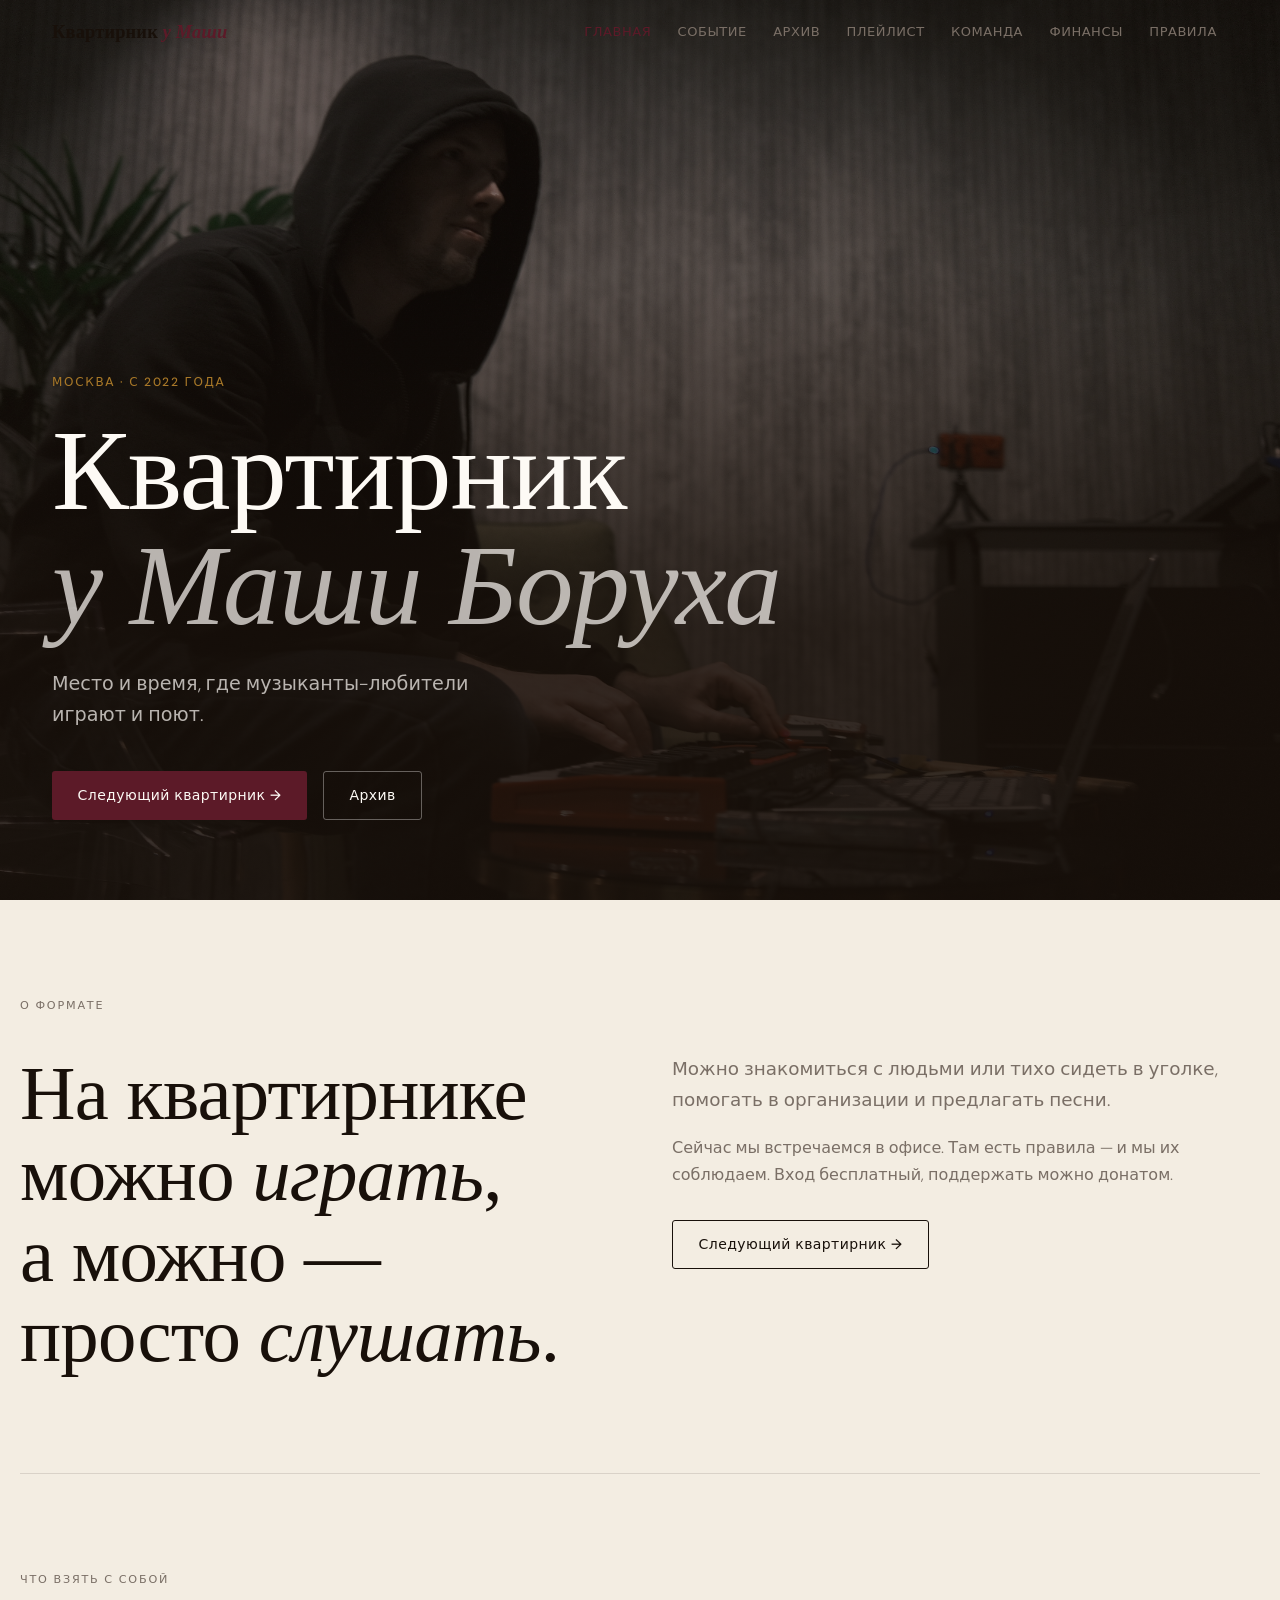
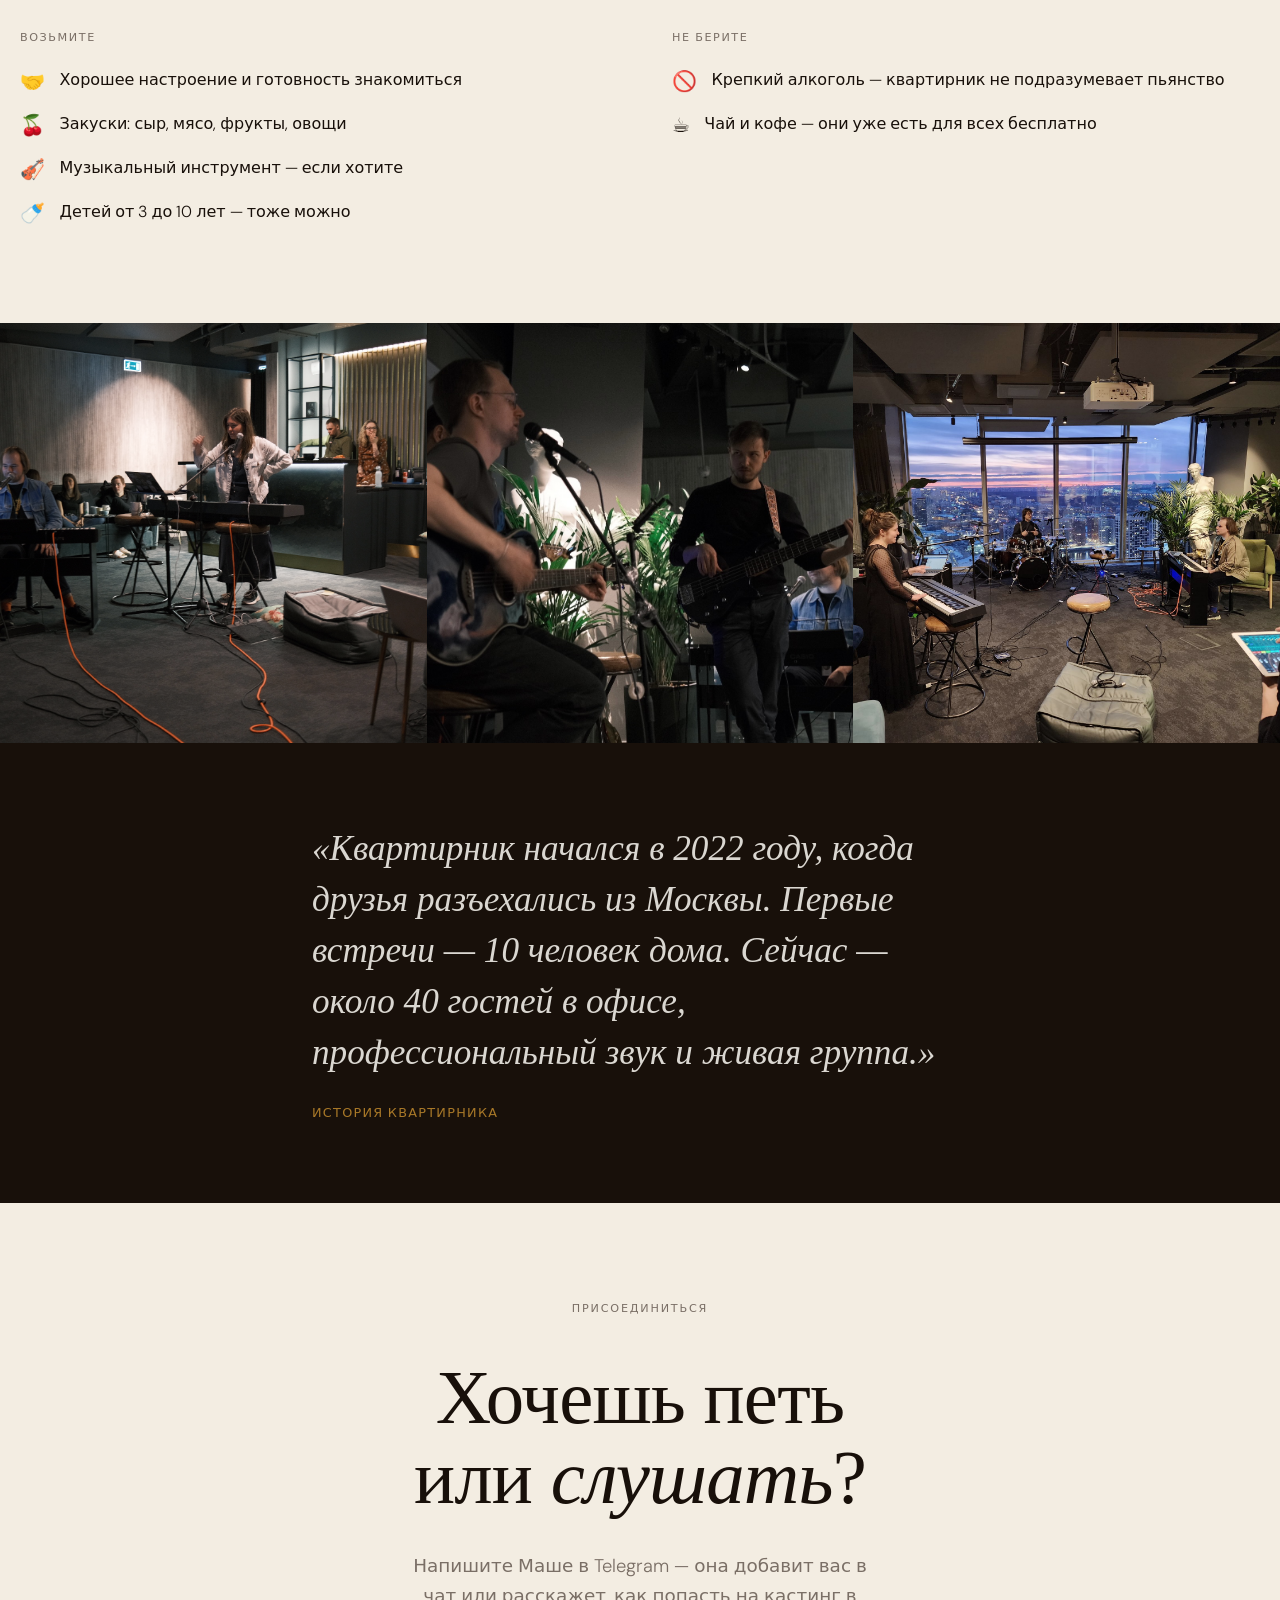
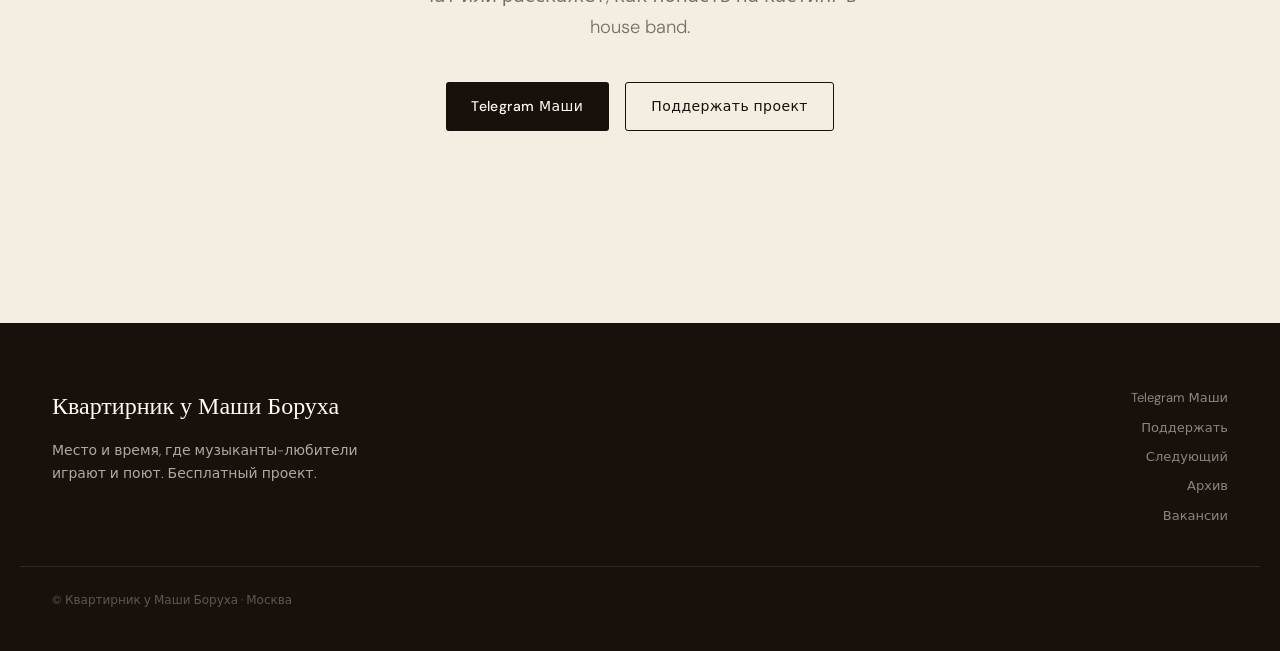
==== index.html @ fd9ac0c0 "Launch kvartirnik-2: new editorial design with real photos" ====
<!doctype html>
<html lang="ru">
<head>
<meta charset="utf-8">
<meta name="viewport" content="width=device-width,initial-scale=1">
<title>Квартирник у Маши Боруха</title>
<meta name="description" content="Место и время, где музыканты-любители играют и поют. Москва.">
<link rel="preconnect" href="https://fonts.googleapis.com">
<link rel="preconnect" href="https://fonts.gstatic.com" crossorigin>
<link rel="stylesheet" href="styles.css">
</head>
<body>

<nav class="nav-wrap" id="nav">
  <div class="nav-inner">
    <a href="index.html" class="nav-brand">Квартирник <em>у Маши</em></a>
    <button class="nav-toggle" id="navToggle" aria-label="Меню">
      <span></span><span></span><span></span>
    </button>
    <ul class="nav-links" id="navLinks">
      <li><a href="index.html" aria-current="page">Главная</a></li>
      <li><a href="events.html">Событие</a></li>
      <li><a href="archive.html">Архив</a></li>
      <li><a href="playlist.html">Плейлист</a></li>
      <li><a href="team.html">Команда</a></li>
      <li><a href="finance.html">Финансы</a></li>
      <li><a href="rules.html">Правила</a></li>
    </ul>
  </div>
</nav>

<section class="hero">
  <div class="hero__bg">
    <img src="img/perf1.jpg" alt="" loading="eager">
  </div>
  <div class="hero__content">
    <p class="hero__eyebrow reveal">Москва · с 2022 года</p>
    <h1 class="hero__title reveal d1">Квартирник<br><em>у Маши Боруха</em></h1>
    <p class="hero__sub reveal d2">Место и время, где музыканты-любители играют и поют.</p>
    <div class="hero__ctas reveal d3">
      <a href="events.html" class="btn btn-primary">Следующий квартирник →</a>
      <a href="archive.html" class="btn btn-ghost">Архив</a>
    </div>
  </div>
</section>

<section class="wrap section">
  <p class="section__label reveal">О формате</p>
  <div class="cols-2">
    <div class="reveal d1">
      <h2 class="display">На&nbsp;квартирнике<br>можно&nbsp;<em>играть</em>,<br>а&nbsp;можно&nbsp;—<br>просто&nbsp;<em>слушать</em>.</h2>
    </div>
    <div class="reveal d2">
      <p class="lead">Можно знакомиться с людьми или тихо сидеть в уголке, помогать в организации и предлагать песни.</p>
      <p style="margin-top:1.25rem;font-weight:300;color:var(--smoke)">Сейчас мы встречаемся в офисе. Там есть правила — и мы их соблюдаем. Вход бесплатный, поддержать можно донатом.</p>
      <a href="events.html" class="btn btn-outline" style="margin-top:2rem">Следующий квартирник →</a>
    </div>
  </div>
</section>

<section class="wrap section">
  <p class="section__label reveal">Что взять с собой</p>
  <div class="cols-2">
    <div class="reveal d1">
      <p class="list-label">Возьмите</p>
      <ul class="icon-list">
        <li><span class="icon">🤝</span><span class="text">Хорошее настроение и готовность знакомиться</span></li>
        <li><span class="icon">🍒</span><span class="text">Закуски: сыр, мясо, фрукты, овощи</span></li>
        <li><span class="icon">🎻</span><span class="text">Музыкальный инструмент — если хотите</span></li>
        <li><span class="icon">🍼</span><span class="text">Детей от 3 до 10 лет — тоже можно</span></li>
      </ul>
    </div>
    <div class="reveal d2">
      <p class="list-label">Не берите</p>
      <ul class="icon-list">
        <li><span class="icon">🚫</span><span class="text">Крепкий алкоголь — квартирник не подразумевает пьянство</span></li>
        <li><span class="icon">☕️</span><span class="text">Чай и кофе — они уже есть для всех бесплатно</span></li>
      </ul>
    </div>
  </div>
</section>

<div class="photo-strip reveal">
  <div class="photo-strip-item"><img src="img/perf2.jpg" alt="Квартирник" loading="lazy"></div>
  <div class="photo-strip-item"><img src="img/perf3.jpg" alt="Квартирник" loading="lazy"></div>
  <div class="photo-strip-item"><img src="img/perf4.jpg" alt="Квартирник" loading="lazy"></div>
</div>

<div class="history-strip">
  <div class="wrap">
    <blockquote class="reveal">
      «Квартирник начался в 2022 году, когда друзья разъехались из Москвы. Первые встречи — 10 человек дома. Сейчас — около 40 гостей в офисе, профессиональный звук и живая группа.»
    </blockquote>
    <cite class="reveal d1">История квартирника</cite>
  </div>
</div>

<section class="wrap" style="padding:6rem 0;text-align:center">
  <p class="section__label reveal">Присоединиться</p>
  <h2 class="display reveal d1" style="max-width:640px;margin:0 auto 2rem">Хочешь&nbsp;петь<br>или&nbsp;<em>слушать</em>?</h2>
  <p class="lead reveal d2" style="max-width:480px;margin:0 auto 2.5rem">Напишите Маше в Telegram — она добавит вас в чат или расскажет, как попасть на кастинг в house band.</p>
  <div class="reveal d3" style="display:flex;gap:1rem;justify-content:center;flex-wrap:wrap">
    <a href="#" class="btn btn-dark">Telegram Маши</a>
    <a href="#" class="btn btn-outline">Поддержать проект</a>
  </div>
</section>

<footer class="site-footer">
  <div class="footer-inner">
    <div>
      <p class="footer-brand">Квартирник у Маши Боруха</p>
      <p class="footer-tag">Место и время, где музыканты-любители играют и поют. Бесплатный проект.</p>
    </div>
    <nav class="footer-links">
      <a href="#">Telegram Маши</a>
      <a href="#">Поддержать</a>
      <a href="events.html">Следующий</a>
      <a href="archive.html">Архив</a>
      <a href="team.html">Вакансии</a>
    </nav>
  </div>
  <p class="footer-line">© Квартирник у Маши Боруха · Москва</p>
</footer>

<script>
const nav = document.getElementById('nav');
const toggle = document.getElementById('navToggle');
const links = document.getElementById('navLinks');
window.addEventListener('scroll', () => {
  nav.classList.toggle('scrolled', window.scrollY > 40);
}, {passive:true});
toggle.addEventListener('click', () => {
  toggle.classList.toggle('open');
  links.classList.toggle('open');
});
const io = new IntersectionObserver(entries => {
  entries.forEach(e => { if (e.isIntersecting) { e.target.classList.add('visible'); io.unobserve(e.target); } });
}, {threshold:.12});
document.querySelectorAll('.reveal').forEach(el => io.observe(el));
</script>
</body>
</html>
---- styles.css ----
@import url('https://fonts.googleapis.com/css2?family=Cormorant+Garant:ital,wght@0,300;0,400;0,500;0,600;0,700;1,300;1,400;1,500;1,600&family=DM+Sans:ital,opsz,wght@0,9..40,300;0,9..40,400;0,9..40,500;1,9..40,300&display=swap');

/* ─── Tokens ─────────────────────────────────────────── */
:root {
  --ink:     #18100A;
  --paper:   #F3EDE2;
  --wine:    #5C1A28;
  --wine-lt: #7D2438;
  --gold:    #A87828;
  --smoke:   #7A6F66;
  --surface: #EDE6D8;
  --white:   #FDFAF5;
  --border:  rgba(24,16,10,.12);

  --f-display: 'Cormorant Garant', Georgia, serif;
  --f-body:    'DM Sans', system-ui, sans-serif;

  --ease: cubic-bezier(.4,0,.2,1);
  --ease-out: cubic-bezier(0,0,.2,1);
}

/* ─── Reset ──────────────────────────────────────────── */
*, *::before, *::after { box-sizing: border-box; margin: 0; padding: 0; }
html { scroll-behavior: smooth; font-size: 16px; -webkit-text-size-adjust: 100%; }
body {
  font-family: var(--f-body);
  background: var(--paper);
  color: var(--ink);
  line-height: 1.65;
  font-weight: 400;
  overflow-x: hidden;
}
img { display: block; max-width: 100%; height: auto; }
a { color: inherit; text-decoration: none; }
ul { list-style: none; }
button { cursor: pointer; border: none; background: none; font: inherit; }

/* ─── Reveal animation ───────────────────────────────── */
.reveal {
  opacity: 0;
  transform: translateY(28px);
  transition: opacity .7s var(--ease-out), transform .7s var(--ease-out);
}
.reveal.visible { opacity: 1; transform: none; }
.reveal.d1 { transition-delay: .1s; }
.reveal.d2 { transition-delay: .2s; }
.reveal.d3 { transition-delay: .32s; }
.reveal.d4 { transition-delay: .46s; }
.reveal.d5 { transition-delay: .6s; }

/* ─── Nav ────────────────────────────────────────────── */
.nav-wrap {
  position: fixed;
  top: 0; left: 0; right: 0;
  z-index: 100;
  transition: background .35s var(--ease), box-shadow .35s var(--ease);
}
.nav-wrap.scrolled {
  background: rgba(253,250,245,.88);
  backdrop-filter: blur(14px);
  -webkit-backdrop-filter: blur(14px);
  box-shadow: 0 1px 0 var(--border);
}
.nav-inner {
  max-width: 1240px;
  margin: 0 auto;
  padding: 0 2rem;
  height: 64px;
  display: flex;
  align-items: center;
  justify-content: space-between;
  gap: 2rem;
}
.nav-brand {
  font-family: var(--f-display);
  font-size: 1.15rem;
  font-weight: 600;
  letter-spacing: .01em;
  white-space: nowrap;
  flex-shrink: 0;
}
.nav-brand em { font-style: italic; color: var(--wine); }
.nav-links {
  display: flex;
  align-items: center;
  gap: .25rem;
}
.nav-links a {
  font-size: .8125rem;
  font-weight: 500;
  letter-spacing: .04em;
  text-transform: uppercase;
  padding: .4rem .7rem;
  border-radius: 4px;
  transition: color .2s, background .2s;
  color: var(--smoke);
}
.nav-links a:hover { color: var(--ink); background: var(--surface); }
.nav-links a[aria-current="page"] { color: var(--wine); }

/* hamburger */
.nav-toggle {
  display: none;
  flex-direction: column;
  gap: 5px;
  padding: 6px;
}
.nav-toggle span {
  display: block;
  width: 22px;
  height: 2px;
  background: var(--ink);
  border-radius: 2px;
  transition: transform .3s, opacity .3s;
}
.nav-toggle.open span:nth-child(1) { transform: translateY(7px) rotate(45deg); }
.nav-toggle.open span:nth-child(2) { opacity: 0; }
.nav-toggle.open span:nth-child(3) { transform: translateY(-7px) rotate(-45deg); }

@media (max-width: 768px) {
  .nav-links {
    display: none;
    position: fixed;
    top: 64px; left: 0; right: 0;
    background: var(--white);
    flex-direction: column;
    align-items: stretch;
    padding: 1rem;
    border-bottom: 1px solid var(--border);
    gap: 0;
  }
  .nav-links.open { display: flex; }
  .nav-links a { padding: .75rem 1rem; font-size: .875rem; }
  .nav-toggle { display: flex; }
}

/* ─── Hero ───────────────────────────────────────────── */
.hero {
  position: relative;
  min-height: 100svh;
  display: flex;
  align-items: flex-end;
  padding: 0 0 5rem;
  overflow: hidden;
}
.hero__bg {
  position: absolute;
  inset: 0;
  background: var(--ink);
}
.hero__bg img {
  width: 100%;
  height: 100%;
  object-fit: cover;
  opacity: .55;
  filter: saturate(.7);
}
.hero__bg::after {
  content: '';
  position: absolute;
  inset: 0;
  background: linear-gradient(to top, rgba(24,16,10,.75) 30%, rgba(24,16,10,.1) 70%);
}
.hero__content {
  position: relative;
  z-index: 2;
  max-width: 1240px;
  width: 100%;
  margin: 0 auto;
  padding: 0 2rem;
}
.hero__eyebrow {
  font-family: var(--f-body);
  font-size: .75rem;
  font-weight: 500;
  letter-spacing: .14em;
  text-transform: uppercase;
  color: var(--gold);
  margin-bottom: 1.25rem;
}
.hero__title {
  font-family: var(--f-display);
  font-size: clamp(3rem, 9vw, 8rem);
  font-weight: 300;
  line-height: 1.0;
  letter-spacing: -.01em;
  color: var(--white);
  margin-bottom: 1.5rem;
}
.hero__title em { font-style: italic; color: rgba(253,250,245,.7); }
.hero__sub {
  font-size: clamp(.95rem, 1.5vw, 1.2rem);
  color: rgba(253,250,245,.7);
  max-width: 460px;
  margin-bottom: 2.5rem;
  font-weight: 300;
}
.hero__ctas { display: flex; gap: 1rem; flex-wrap: wrap; }

/* ─── Buttons ────────────────────────────────────────── */
.btn {
  display: inline-flex;
  align-items: center;
  gap: .4em;
  padding: .75rem 1.6rem;
  border-radius: 3px;
  font-size: .875rem;
  font-weight: 500;
  letter-spacing: .03em;
  transition: all .25s var(--ease);
}
.btn-primary {
  background: var(--wine);
  color: var(--white);
}
.btn-primary:hover { background: var(--wine-lt); transform: translateY(-1px); }
.btn-ghost {
  border: 1px solid rgba(253,250,245,.35);
  color: var(--white);
}
.btn-ghost:hover { border-color: rgba(253,250,245,.7); background: rgba(253,250,245,.08); }
.btn-dark {
  background: var(--ink);
  color: var(--white);
}
.btn-dark:hover { background: var(--wine); transform: translateY(-1px); }
.btn-outline {
  border: 1.5px solid var(--ink);
  color: var(--ink);
}
.btn-outline:hover { background: var(--ink); color: var(--white); }

/* ─── Layout ─────────────────────────────────────────── */
.wrap {
  max-width: 1240px;
  margin: 0 auto;
  padding: 0 2rem;
}
.section { padding: 6rem 0; }
.section + .section { border-top: 1px solid var(--border); }
.section__label {
  font-size: .7rem;
  font-weight: 500;
  letter-spacing: .16em;
  text-transform: uppercase;
  color: var(--smoke);
  margin-bottom: 2.5rem;
}
.cols-2 {
  display: grid;
  grid-template-columns: 1fr 1fr;
  gap: 4rem;
  align-items: start;
}
@media (max-width: 768px) { .cols-2 { grid-template-columns: 1fr; gap: 2rem; } }

/* ─── Typography ─────────────────────────────────────── */
h1, h2, h3, h4 { font-family: var(--f-display); font-weight: 400; line-height: 1.1; }
.display {
  font-family: var(--f-display);
  font-size: clamp(2.5rem, 6vw, 5.5rem);
  font-weight: 300;
  line-height: 1.05;
  letter-spacing: -.01em;
}
.display em { font-style: italic; }
.page-title {
  font-family: var(--f-display);
  font-size: clamp(2.75rem, 7vw, 6rem);
  font-weight: 300;
  line-height: 1.0;
  letter-spacing: -.015em;
  margin-bottom: .5rem;
}
.page-title em { font-style: italic; color: var(--wine); }
.page-sub {
  font-size: 1.1rem;
  color: var(--smoke);
  margin-bottom: 3rem;
  font-weight: 300;
}
.section-h2 {
  font-size: clamp(1.75rem, 3.5vw, 2.75rem);
  font-weight: 400;
  margin-bottom: 1.5rem;
}
.section-h2 em { font-style: italic; color: var(--wine); }
p + p { margin-top: .9em; }
.lead { font-size: 1.15rem; font-weight: 300; color: var(--smoke); }

/* ─── Page header (non-hero pages) ──────────────────── */
.page-head {
  padding: 9rem 0 4rem;
  border-bottom: 1px solid var(--border);
}

/* ─── Photo strip ────────────────────────────────────── */
.photo-strip {
  display: grid;
  grid-template-columns: repeat(3, 1fr);
  height: 420px;
  overflow: hidden;
}
.photo-strip a,
.photo-strip-item {
  overflow: hidden;
  cursor: default;
}
.photo-strip img {
  width: 100%;
  height: 100%;
  object-fit: cover;
  transition: transform .6s var(--ease), filter .6s var(--ease);
  filter: saturate(.85);
}
.photo-strip img:hover { transform: scale(1.04); filter: saturate(1); }
@media (max-width: 768px) {
  .photo-strip { grid-template-columns: 1fr; height: auto; }
  .photo-strip-item { height: 260px; }
}

/* ─── Icon list ──────────────────────────────────────── */
.icon-list { display: flex; flex-direction: column; gap: 1rem; }
.icon-list li { display: flex; gap: .9rem; align-items: flex-start; }
.icon-list .icon { font-size: 1.25rem; line-height: 1.4; flex-shrink: 0; }
.icon-list .text { font-size: 1rem; font-weight: 300; }
.list-label {
  font-size: .7rem;
  font-weight: 500;
  letter-spacing: .14em;
  text-transform: uppercase;
  color: var(--smoke);
  margin-bottom: 1.25rem;
}

/* ─── History strip ──────────────────────────────────── */
.history-strip {
  background: var(--ink);
  color: var(--white);
  padding: 5rem 0;
}
.history-strip .wrap { max-width: 720px; }
.history-strip blockquote {
  font-family: var(--f-display);
  font-size: clamp(1.4rem, 3vw, 2.2rem);
  font-weight: 300;
  font-style: italic;
  line-height: 1.45;
  color: rgba(253,250,245,.85);
}
.history-strip cite {
  display: block;
  margin-top: 1.5rem;
  font-style: normal;
  font-size: .8rem;
  letter-spacing: .1em;
  text-transform: uppercase;
  color: var(--gold);
}

/* ─── Event card (events.html) ───────────────────────── */
.event-date-block {
  padding: 4rem 0 3rem;
  border-bottom: 1px solid var(--border);
}
.event-num {
  font-family: var(--f-display);
  font-size: clamp(5rem, 16vw, 14rem);
  font-weight: 300;
  line-height: .9;
  letter-spacing: -.03em;
  color: var(--surface);
  pointer-events: none;
  user-select: none;
}
.event-num span { color: var(--wine); }
.event-meta { margin-top: 2rem; display: flex; flex-direction: column; gap: .75rem; }
.event-meta-row { display: flex; align-items: center; gap: 1rem; }
.event-meta-label {
  font-size: .7rem;
  letter-spacing: .12em;
  text-transform: uppercase;
  color: var(--smoke);
  width: 90px;
  flex-shrink: 0;
}
.event-meta-val { font-size: 1rem; font-weight: 400; }

.event-photo {
  position: relative;
  height: clamp(300px, 50vh, 600px);
  overflow: hidden;
  background: var(--ink);
}
.event-photo img { width: 100%; height: 100%; object-fit: cover; opacity: .75; }
.event-photo::after {
  content: '';
  position: absolute;
  inset: 0;
  background: linear-gradient(135deg, rgba(92,26,40,.3), transparent);
}

.info-cards {
  display: grid;
  grid-template-columns: repeat(3,1fr);
  gap: 1px;
  background: var(--border);
  border: 1px solid var(--border);
  margin: 4rem 0;
  border-radius: 4px;
  overflow: hidden;
}
.info-card {
  background: var(--white);
  padding: 2.5rem 2rem;
  text-align: center;
}
.info-card__num {
  font-family: var(--f-display);
  font-size: 2.5rem;
  font-weight: 300;
  color: var(--wine);
  display: block;
}
.info-card__label {
  font-size: .8rem;
  letter-spacing: .08em;
  text-transform: uppercase;
  color: var(--smoke);
  margin-top: .4rem;
}
@media (max-width: 768px) {
  .info-cards { grid-template-columns: 1fr; }
}

/* ─── Archive ────────────────────────────────────────── */
.archive-entry { padding: 5rem 0; border-bottom: 1px solid var(--border); }
.archive-entry:last-child { border-bottom: none; }
.archive-header { display: flex; align-items: baseline; gap: 2rem; margin-bottom: 2.5rem; flex-wrap: wrap; }
.archive-num {
  font-family: var(--f-display);
  font-size: clamp(3rem, 8vw, 6rem);
  font-weight: 300;
  color: var(--surface);
  line-height: 1;
  flex-shrink: 0;
}
.archive-info { flex: 1; }
.archive-date {
  font-size: .75rem;
  letter-spacing: .12em;
  text-transform: uppercase;
  color: var(--gold);
  margin-bottom: .35rem;
}
.archive-title {
  font-family: var(--f-display);
  font-size: clamp(1.5rem, 3vw, 2.2rem);
  font-weight: 400;
}
.archive-loc { font-size: .9rem; color: var(--smoke); margin-top: .25rem; }

.photo-grid {
  display: grid;
  grid-template-columns: repeat(3, 1fr);
  gap: 8px;
}
.photo-grid img {
  width: 100%;
  aspect-ratio: 4/3;
  object-fit: cover;
  border-radius: 2px;
  filter: saturate(.8);
  transition: transform .5s var(--ease), filter .5s var(--ease), box-shadow .5s;
}
.photo-grid img:hover {
  transform: scale(1.03);
  filter: saturate(1);
  box-shadow: 0 12px 40px rgba(24,16,10,.25);
  position: relative;
  z-index: 2;
}
@media (max-width: 1024px) { .photo-grid { grid-template-columns: repeat(2,1fr); } }
@media (max-width: 480px)  { .photo-grid { grid-template-columns: 1fr; } }

/* ─── Team ───────────────────────────────────────────── */
.role-section { padding: 3.5rem 0; border-bottom: 1px solid var(--border); }
.role-section:last-child { border-bottom: none; }
.role-header { display: flex; align-items: baseline; gap: 1.5rem; margin-bottom: 1.5rem; }
.role-num {
  font-family: var(--f-display);
  font-size: 3.5rem;
  font-weight: 300;
  color: var(--surface);
  line-height: 1;
  flex-shrink: 0;
  min-width: 60px;
}
.role-title {
  font-family: var(--f-display);
  font-size: 1.5rem;
  font-weight: 400;
  font-style: italic;
}
.name-cloud { display: flex; flex-wrap: wrap; gap: .5rem; }
.name-chip {
  font-size: .875rem;
  padding: .3rem .8rem;
  border: 1px solid var(--border);
  border-radius: 2rem;
  background: var(--white);
  color: var(--ink);
  transition: border-color .2s, background .2s;
}
.name-chip:hover { border-color: var(--wine); background: var(--surface); }

.organizers-grid {
  display: grid;
  grid-template-columns: repeat(auto-fill, minmax(260px, 1fr));
  gap: 1.5rem;
  margin-top: 1.5rem;
}
.organizer-card {
  padding: 1.5rem;
  background: var(--white);
  border: 1px solid var(--border);
  border-radius: 4px;
  transition: box-shadow .3s, transform .3s;
}
.organizer-card:hover { box-shadow: 0 8px 24px rgba(24,16,10,.1); transform: translateY(-2px); }
.organizer-name { font-family: var(--f-display); font-size: 1.2rem; font-weight: 500; margin-bottom: .4rem; }
.organizer-role { font-size: .875rem; color: var(--smoke); font-weight: 300; }

.team-photos { display: grid; grid-template-columns: 1fr 1fr; gap: 1rem; margin-top: 4rem; }
.team-photos img { width: 100%; aspect-ratio: 4/3; object-fit: cover; border-radius: 2px; filter: saturate(.85); }
@media (max-width: 600px) { .team-photos { grid-template-columns: 1fr; } }
.team-note {
  margin-top: 1.5rem;
  font-size: .875rem;
  color: var(--smoke);
  font-style: italic;
  text-align: center;
}

/* ─── Finance ────────────────────────────────────────── */
.finance-intro {
  background: var(--surface);
  border-left: 3px solid var(--wine);
  padding: 1.25rem 1.5rem;
  margin: 2rem 0 3rem;
  border-radius: 0 3px 3px 0;
  font-size: 1rem;
  font-weight: 300;
}
.expense-group { margin-bottom: 3rem; }
.expense-group-title {
  font-family: var(--f-display);
  font-size: 1.4rem;
  font-style: italic;
  font-weight: 400;
  margin-bottom: 1rem;
  padding-bottom: .75rem;
  border-bottom: 1px solid var(--border);
}
.expense-table { width: 100%; border-collapse: collapse; }
.expense-table tr { border-bottom: 1px solid var(--border); }
.expense-table tr:last-child { border-bottom: none; }
.expense-table td { padding: 1rem .5rem; font-size: .9375rem; vertical-align: top; }
.expense-table td:nth-child(2) {
  font-family: var(--f-display);
  font-size: 1.2rem;
  font-weight: 500;
  color: var(--wine);
  white-space: nowrap;
  width: 120px;
  text-align: right;
}
.expense-table td:nth-child(3) { color: var(--smoke); font-size: .85rem; padding-left: 1.5rem; }
.total-row { margin-top: 1.5rem; padding-top: 1rem; border-top: 2px solid var(--ink); display: flex; justify-content: space-between; align-items: baseline; }
.total-label { font-size: .8rem; letter-spacing: .1em; text-transform: uppercase; color: var(--smoke); }
.total-amount { font-family: var(--f-display); font-size: 2rem; font-weight: 500; color: var(--wine); }

/* ─── Rules ──────────────────────────────────────────── */
.rules-grid { display: grid; grid-template-columns: 1fr 1fr; gap: 3rem; margin: 3rem 0; }
@media (max-width: 768px) { .rules-grid { grid-template-columns: 1fr; gap: 2rem; } }
.rules-col-title {
  font-family: var(--f-display);
  font-size: 1.5rem;
  font-style: italic;
  margin-bottom: 1.25rem;
  padding-bottom: .75rem;
  border-bottom: 1px solid var(--border);
}
.rules-list { display: flex; flex-direction: column; gap: .75rem; }
.rules-list li {
  display: flex;
  gap: .75rem;
  font-size: .9375rem;
  font-weight: 300;
  line-height: 1.5;
  align-items: flex-start;
}
.rules-list li .r-icon { flex-shrink: 0; font-size: 1rem; line-height: 1.5; }
.rules-quote {
  font-family: var(--f-display);
  font-size: clamp(1.5rem, 3.5vw, 2.75rem);
  font-style: italic;
  font-weight: 300;
  color: var(--wine);
  text-align: center;
  padding: 5rem 2rem;
  max-width: 800px;
  margin: 0 auto;
  line-height: 1.35;
}

/* ─── Playlist ───────────────────────────────────────── */
.playlist-tips {
  display: grid;
  grid-template-columns: repeat(2, 1fr);
  gap: .75rem;
  margin: 2rem 0 3.5rem;
}
@media (max-width: 600px) { .playlist-tips { grid-template-columns: 1fr; } }
.playlist-tip {
  background: var(--white);
  border: 1px solid var(--border);
  border-radius: 4px;
  padding: 1.1rem 1.25rem;
  font-size: .875rem;
  font-weight: 300;
  line-height: 1.55;
  display: flex;
  gap: .75rem;
  align-items: flex-start;
}
.playlist-tip .tip-icon { font-size: 1.1rem; flex-shrink: 0; }

.song-list { display: flex; flex-direction: column; }
.song-row {
  display: grid;
  grid-template-columns: 44px 1fr;
  align-items: baseline;
  gap: .75rem;
  padding: .8rem 0;
  border-bottom: 1px solid var(--border);
  transition: background .2s;
  border-radius: 3px;
}
.song-row:first-child { border-top: 1px solid var(--border); }
.song-row:hover { background: var(--surface); padding-left: .5rem; padding-right: .5rem; margin: 0 -.5rem; }
.song-num {
  font-family: var(--f-display);
  font-size: 1.1rem;
  font-weight: 300;
  color: var(--smoke);
  text-align: right;
}
.song-title { font-size: .9375rem; font-weight: 400; }
.playlist-cta { margin-top: 3rem; text-align: center; }

/* ─── Footer ─────────────────────────────────────────── */
.site-footer {
  background: var(--ink);
  color: rgba(253,250,245,.65);
  padding: 4rem 0 2.5rem;
  margin-top: 6rem;
}
.footer-inner {
  max-width: 1240px;
  margin: 0 auto;
  padding: 0 2rem;
  display: grid;
  grid-template-columns: 1fr auto;
  gap: 4rem;
  align-items: start;
}
.footer-brand {
  font-family: var(--f-display);
  font-size: 1.5rem;
  font-weight: 400;
  color: var(--white);
  margin-bottom: .5rem;
}
.footer-tag { font-size: .875rem; font-weight: 300; max-width: 340px; line-height: 1.6; }
.footer-links { display: flex; flex-direction: column; gap: .5rem; align-items: flex-end; }
.footer-links a {
  font-size: .8125rem;
  font-weight: 400;
  color: rgba(253,250,245,.5);
  transition: color .2s;
}
.footer-links a:hover { color: var(--white); }
.footer-line {
  max-width: 1240px;
  margin: 2.5rem auto 0;
  padding: 1.5rem 2rem 0;
  border-top: 1px solid rgba(253,250,245,.1);
  font-size: .75rem;
  color: rgba(253,250,245,.3);
}
@media (max-width: 600px) {
  .footer-inner { grid-template-columns: 1fr; gap: 2rem; }
  .footer-links { align-items: flex-start; }
}
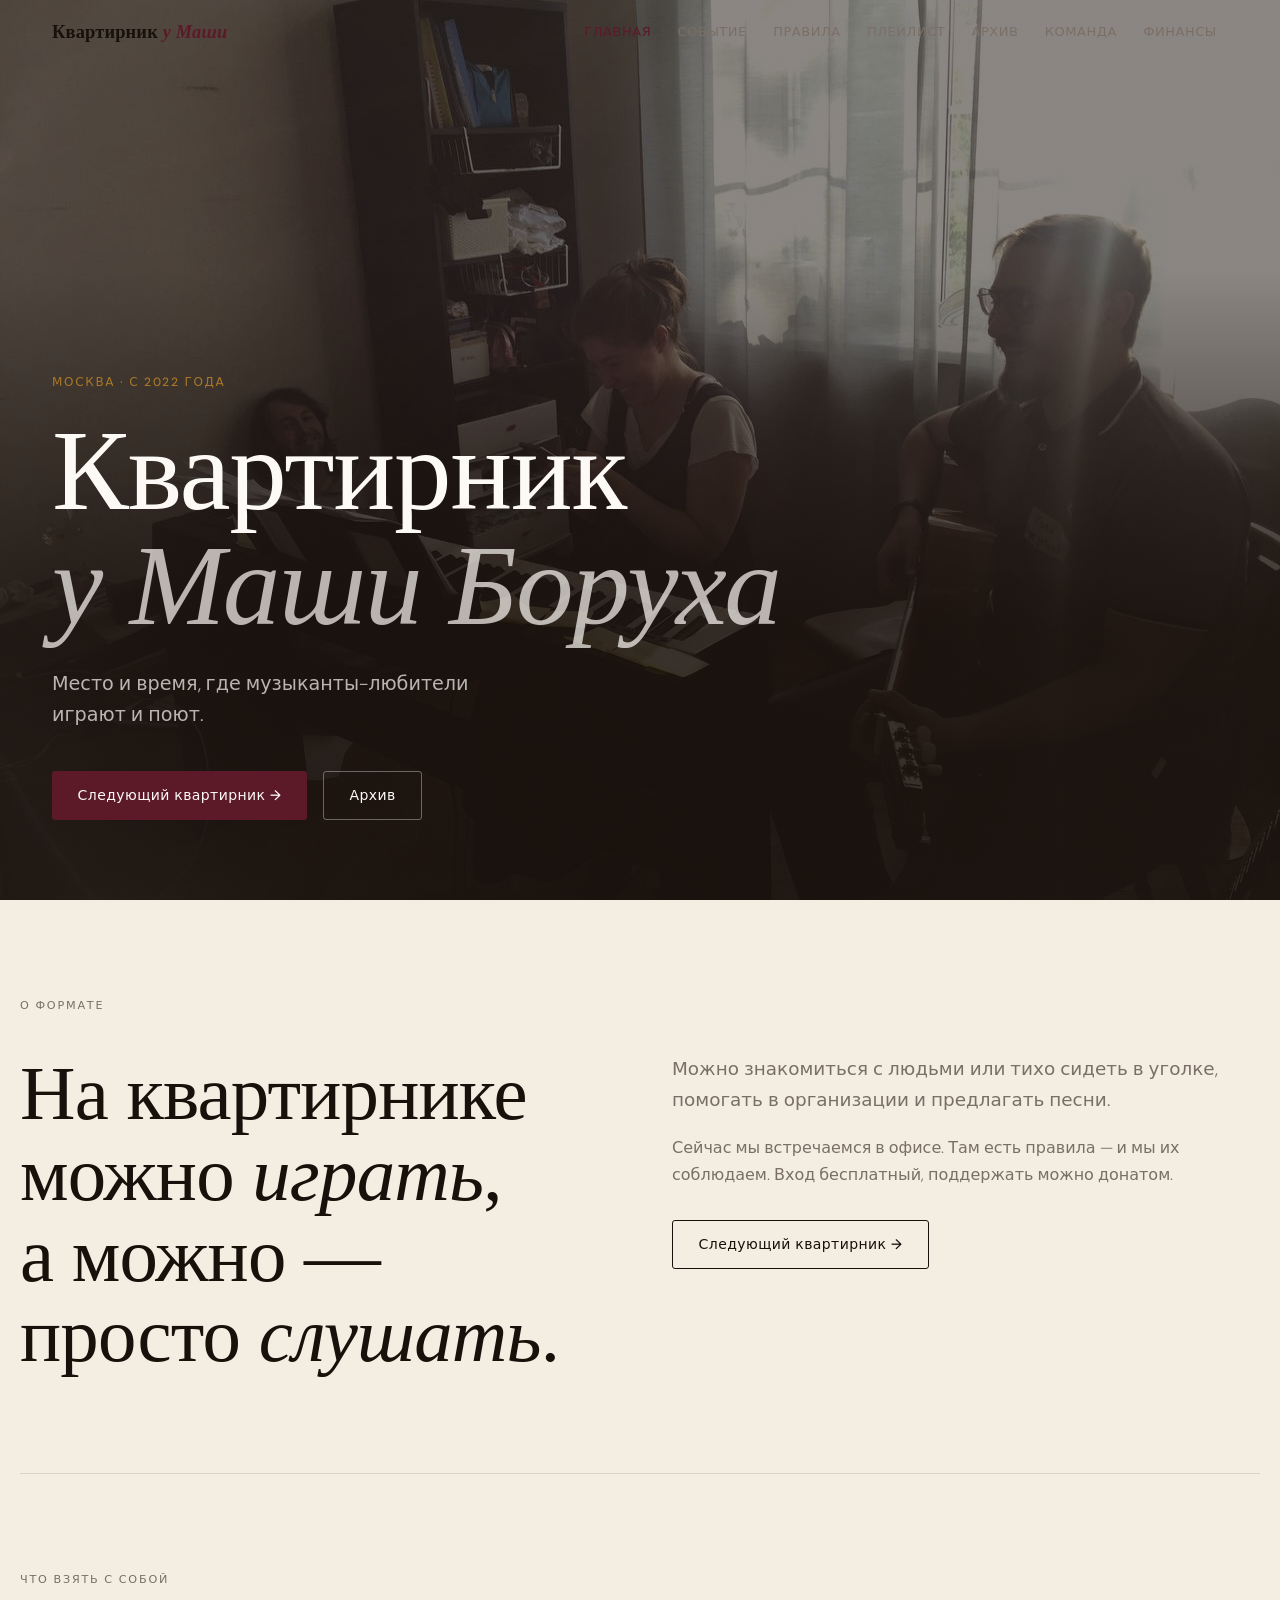
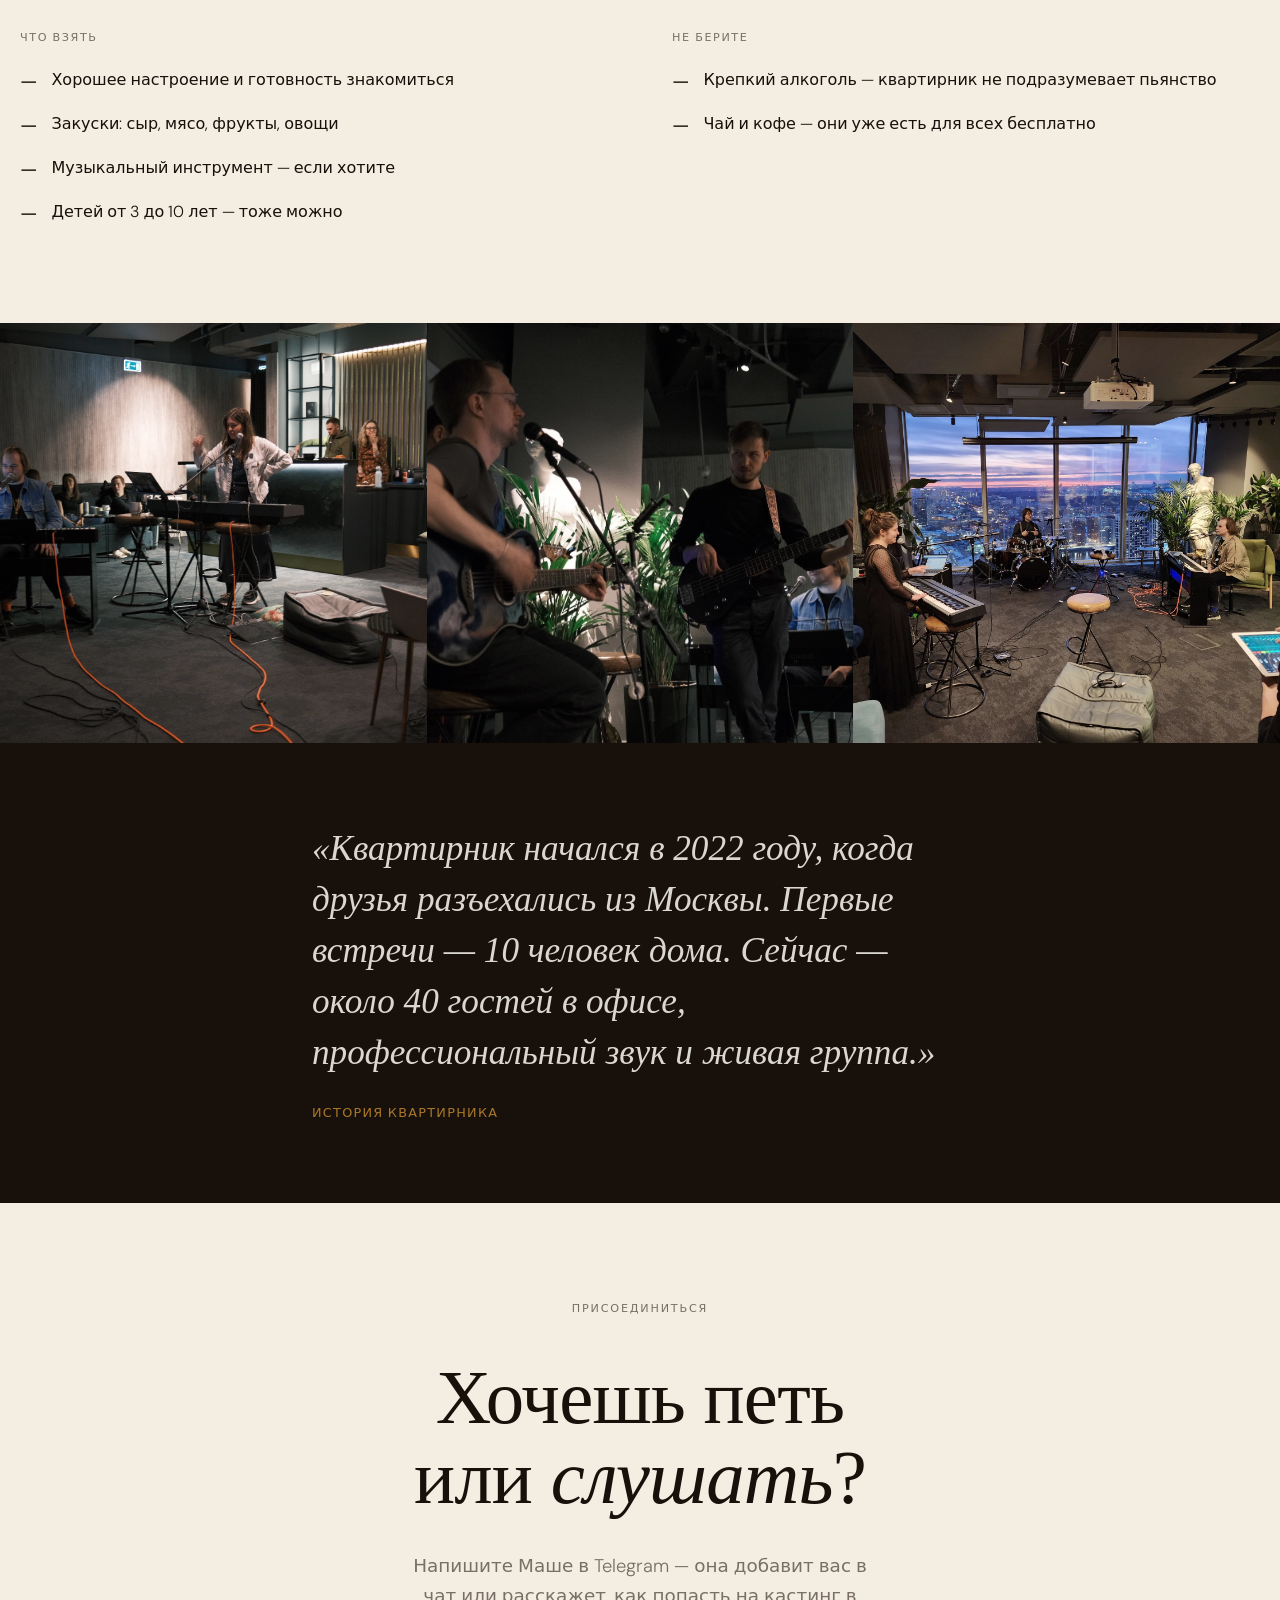
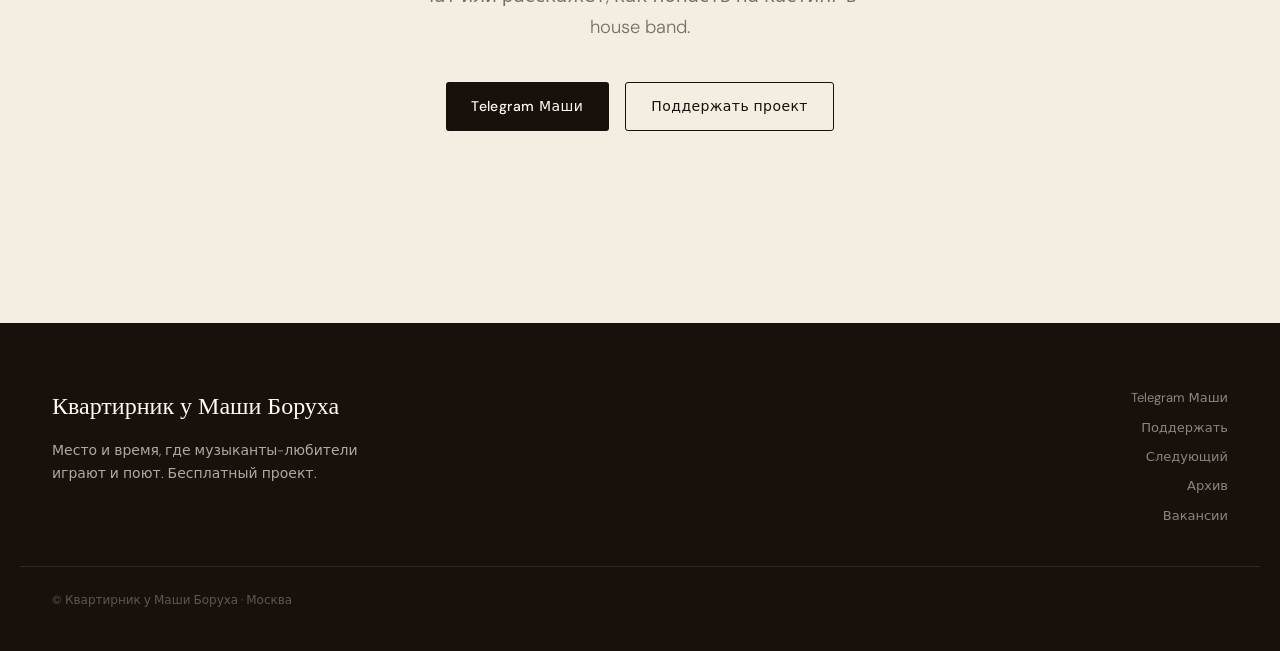
==== commit 849d5799: "Polish: swap hero image, remove emojis, fix archive titles, nav reorder, playlist restyle, finance d" ====
--- a/index.html
+++ b/index.html
@@ -20,18 +20,18 @@
     <ul class="nav-links" id="navLinks">
       <li><a href="index.html" aria-current="page">Главная</a></li>
       <li><a href="events.html">Событие</a></li>
+      <li><a href="rules.html">Правила</a></li>
+      <li><a href="playlist.html">Плейлист</a></li>
       <li><a href="archive.html">Архив</a></li>
-      <li><a href="playlist.html">Плейлист</a></li>
       <li><a href="team.html">Команда</a></li>
       <li><a href="finance.html">Финансы</a></li>
-      <li><a href="rules.html">Правила</a></li>
     </ul>
   </div>
 </nav>
 
 <section class="hero">
   <div class="hero__bg">
-    <img src="img/perf1.jpg" alt="" loading="eager">
+    <img src="img/perf5.jpg" alt="" loading="eager">
   </div>
   <div class="hero__content">
     <p class="hero__eyebrow reveal">Москва · с 2022 года</p>
@@ -62,19 +62,19 @@
   <p class="section__label reveal">Что взять с собой</p>
   <div class="cols-2">
     <div class="reveal d1">
-      <p class="list-label">Возьмите</p>
+      <p class="list-label">Что взять</p>
       <ul class="icon-list">
-        <li><span class="icon">🤝</span><span class="text">Хорошее настроение и готовность знакомиться</span></li>
-        <li><span class="icon">🍒</span><span class="text">Закуски: сыр, мясо, фрукты, овощи</span></li>
-        <li><span class="icon">🎻</span><span class="text">Музыкальный инструмент — если хотите</span></li>
-        <li><span class="icon">🍼</span><span class="text">Детей от 3 до 10 лет — тоже можно</span></li>
+        <li><span class="icon">—</span><span class="text">Хорошее настроение и готовность знакомиться</span></li>
+        <li><span class="icon">—</span><span class="text">Закуски: сыр, мясо, фрукты, овощи</span></li>
+        <li><span class="icon">—</span><span class="text">Музыкальный инструмент — если хотите</span></li>
+        <li><span class="icon">—</span><span class="text">Детей от 3 до 10 лет — тоже можно</span></li>
       </ul>
     </div>
     <div class="reveal d2">
       <p class="list-label">Не берите</p>
       <ul class="icon-list">
-        <li><span class="icon">🚫</span><span class="text">Крепкий алкоголь — квартирник не подразумевает пьянство</span></li>
-        <li><span class="icon">☕️</span><span class="text">Чай и кофе — они уже есть для всех бесплатно</span></li>
+        <li><span class="icon">—</span><span class="text">Крепкий алкоголь — квартирник не подразумевает пьянство</span></li>
+        <li><span class="icon">—</span><span class="text">Чай и кофе — они уже есть для всех бесплатно</span></li>
       </ul>
     </div>
   </div>
